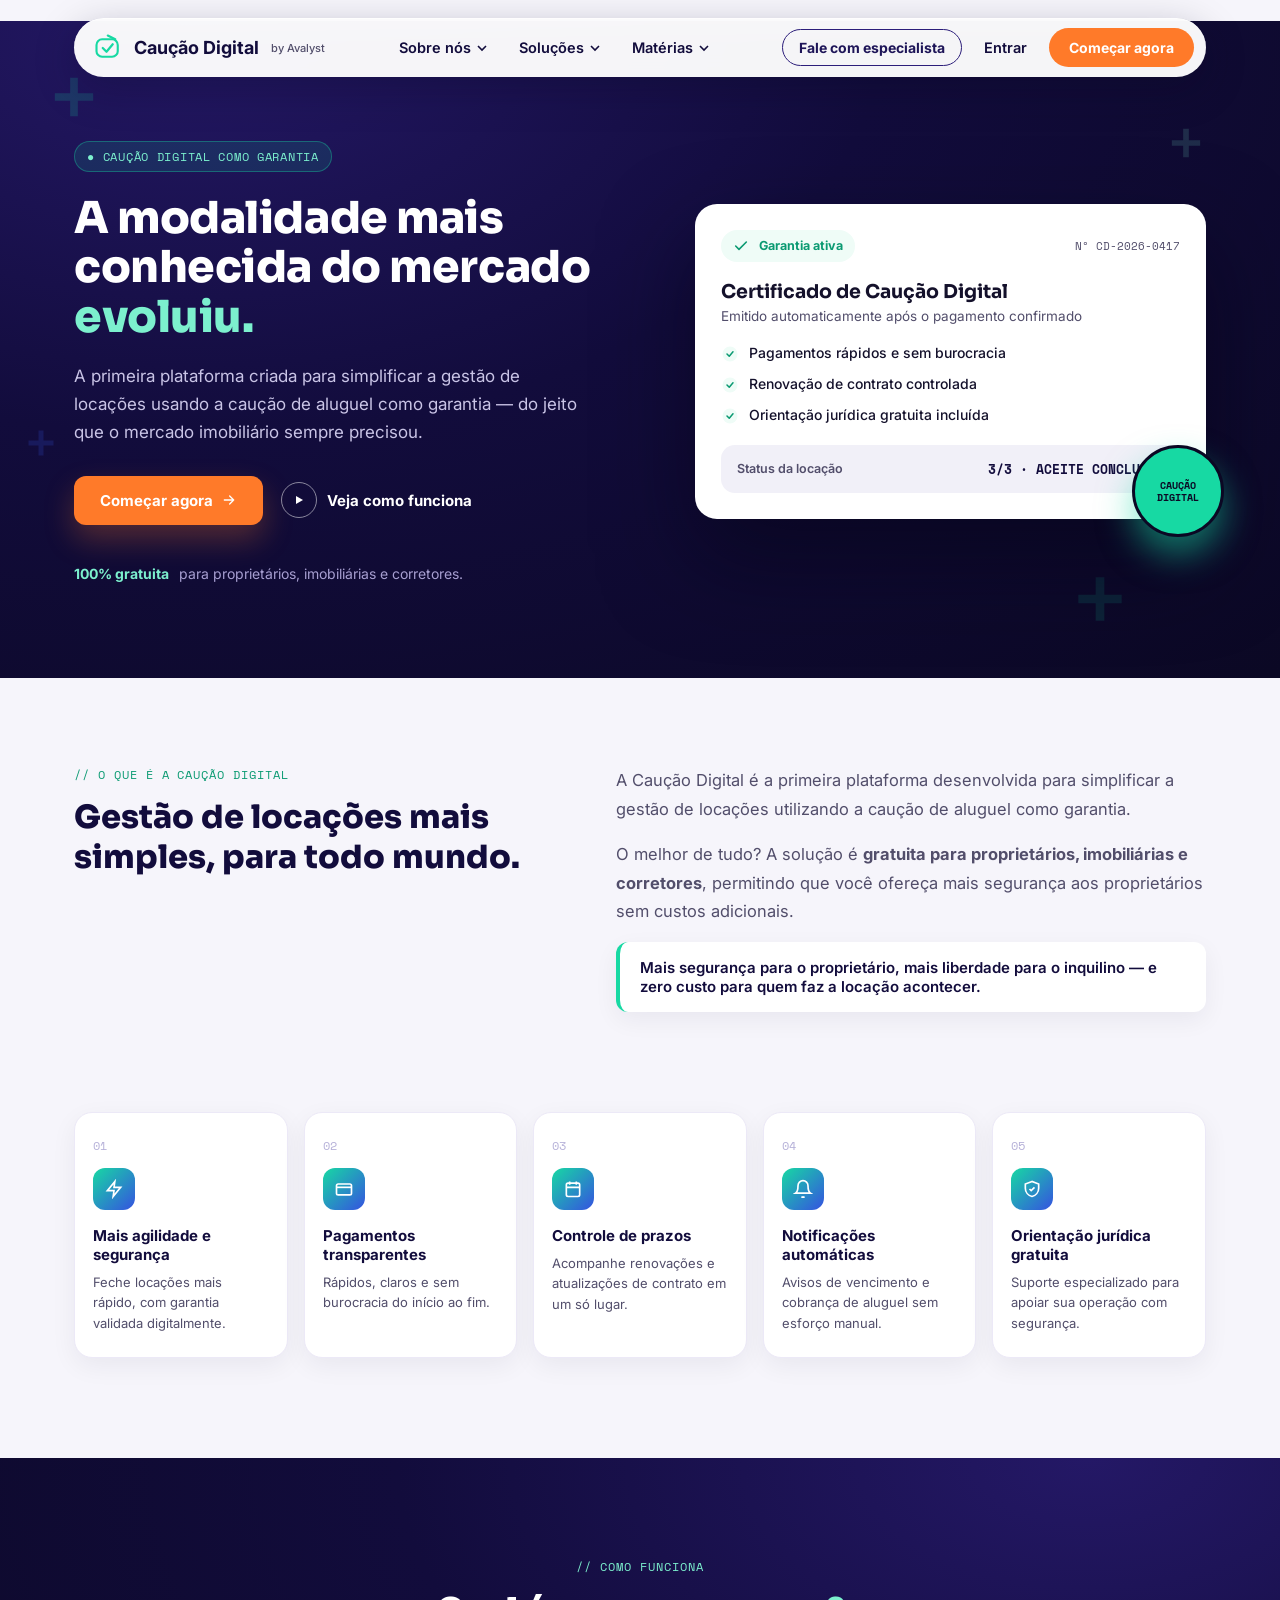
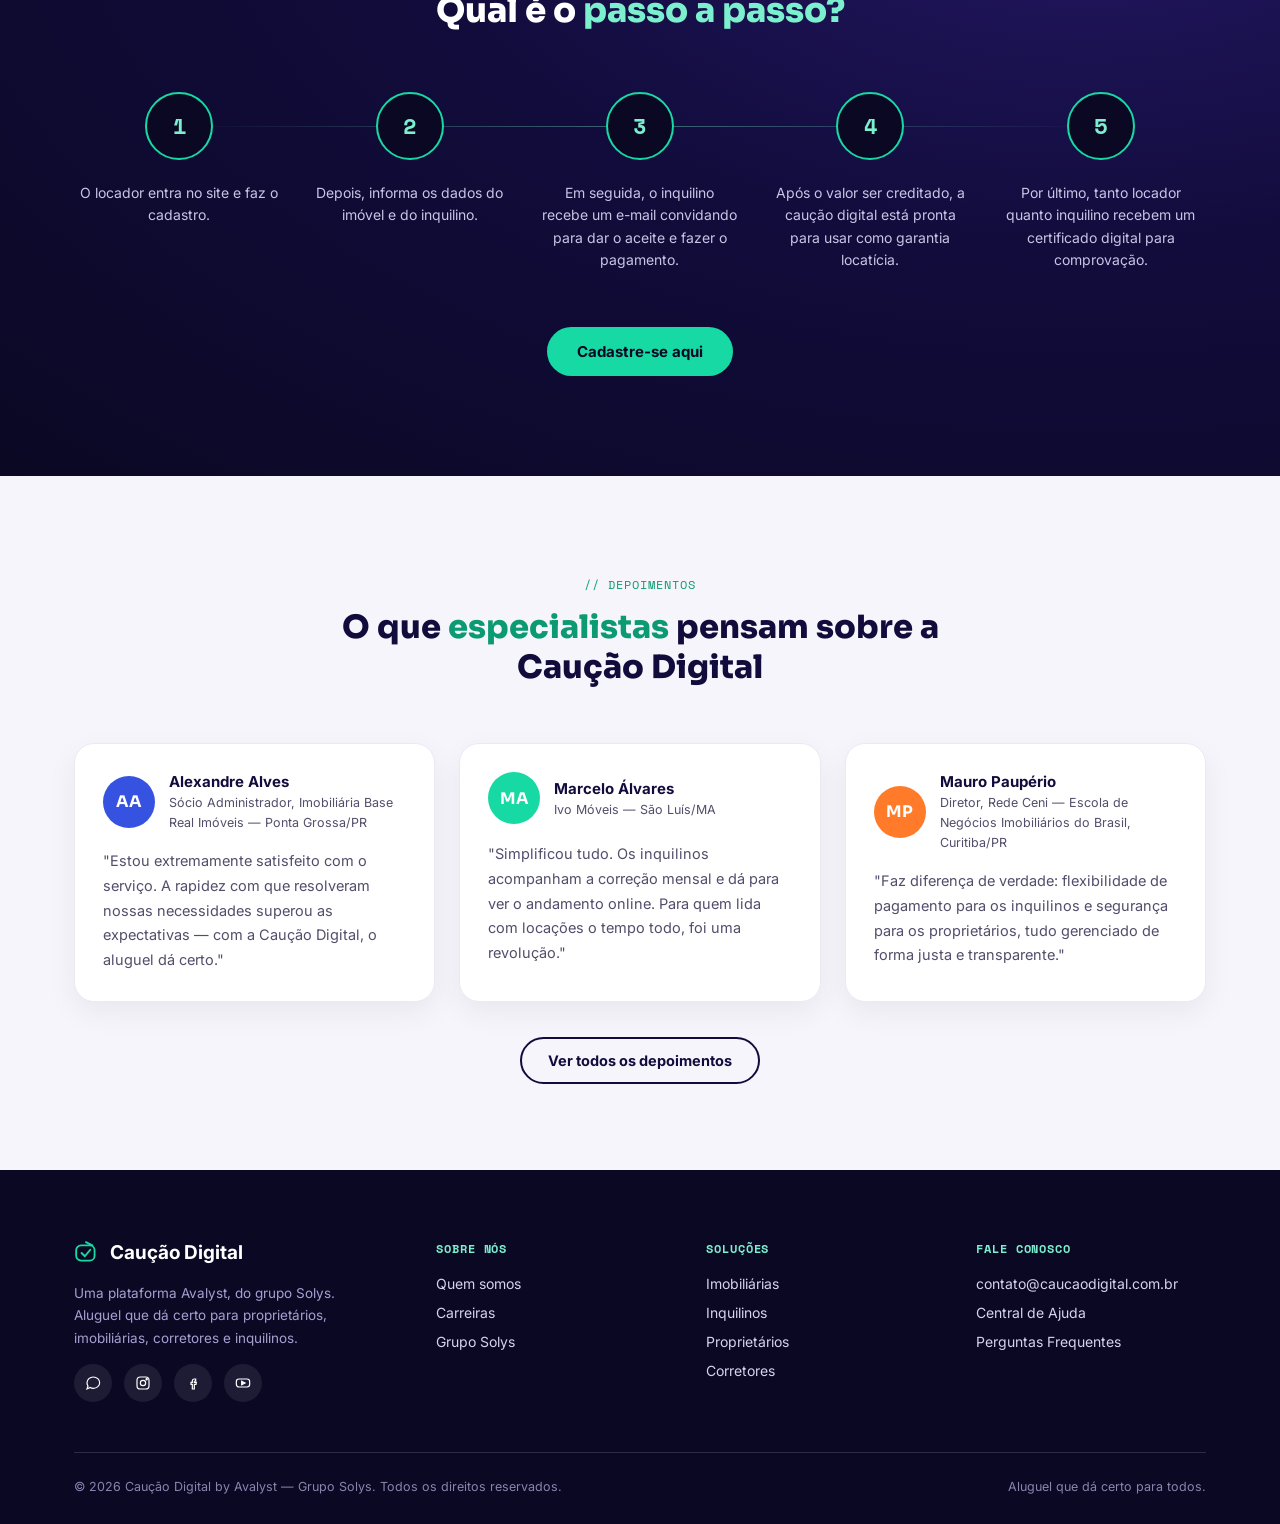
==== index.html @ 44414a40 "Organize static site pages Co-authored-by: Bruna <Brunaalvares@users.noreply.github.com>" ====
<!DOCTYPE html>
<html lang="pt-BR">
<head>
<meta charset="UTF-8">
<meta name="viewport" content="width=device-width, initial-scale=1.0">
<title>Caução Digital by Avalyst — Aluguel que dá certo para todos</title>
<link rel="preconnect" href="https://fonts.googleapis.com">
<link href="https://fonts.googleapis.com/css2?family=Sora:wght@400;600;700;800&family=Inter:wght@400;500;600;700&family=Space+Mono:wght@400;700&display=swap" rel="stylesheet">
<link rel="stylesheet" href="/assets/css/styles.css">
</head>
<body>

<div class="nav-shell">
  <div class="wrap">
    <nav class="nav">
      <a href="/" class="nav-logo">
        <svg width="30" height="30" viewBox="0 0 48 48" fill="none"><rect x="4" y="10" width="34" height="28" rx="9" stroke="#17D9A3" stroke-width="3.4"/><path d="M22 4 L34 10" stroke="#17D9A3" stroke-width="3.4" stroke-linecap="round"/><path d="M14 24 L20 30 L30 18" stroke="#17D9A3" stroke-width="3.6" stroke-linecap="round" stroke-linejoin="round"/></svg>
        Caução Digital <span class="tag">by Avalyst</span>
      </a>

      <div class="nav-links">
        <div class="nav-item" data-drop="about">
          <button>Sobre nós <svg viewBox="0 0 10 6" fill="none"><path d="M1 1L5 5L9 1" stroke="currentColor" stroke-width="1.6"/></svg></button>
          <div class="megadrop about">
            <div class="head">Sobre nós</div>
            <a class="row" href="#">Quem somos</a>
            <a class="row" href="#">Carreiras</a>
            <a class="row" href="#">Grupo Solys</a>
          </div>
        </div>
        <div class="nav-item" data-drop="solutions">
          <button>Soluções <svg viewBox="0 0 10 6" fill="none"><path d="M1 1L5 5L9 1" stroke="currentColor" stroke-width="1.6"/></svg></button>
          <div class="megadrop solutions">
            <div class="head">Soluções</div>
            <span class="eyebrow-mini">CASOS DE USO</span>
            <a class="row" href="/#imobiliarias">Imobiliárias</a>
            <a class="row" href="/inquilinos/">Inquilinos</a>
            <a class="row" href="/#proprietarios">Proprietários</a>
            <a class="row" href="/#corretores">Corretores</a>
          </div>
        </div>
        <div class="nav-item" data-drop="resources">
          <button>Matérias <svg viewBox="0 0 10 6" fill="none"><path d="M1 1L5 5L9 1" stroke="currentColor" stroke-width="1.6"/></svg></button>
          <div class="megadrop resources">
            <div class="head">Matérias</div>
            <a class="row" href="/#ajuda">Central de Ajuda</a>
            <a class="row" href="/#materiais">Materiais ricos</a>
            <a class="row" href="/#cases">Cases de sucesso</a>
            <a class="row" href="/#conteudos">Blog</a>
          </div>
        </div>
      </div>

      <div class="nav-right">
        <a href="mailto:contato@caucaodigital.com.br" class="nav-cta-outline">Fale com especialista</a>
        <a href="/" class="nav-plain">Entrar</a>
        <a href="/inquilinos/" class="nav-cta">Começar agora</a>
        <button class="burger" aria-label="menu">
          <svg viewBox="0 0 24 24" fill="none"><path d="M3 6H21M3 12H21M3 18H21" stroke="#14112B" stroke-width="2" stroke-linecap="round"/></svg>
        </button>
      </div>
    </nav>
  </div>
</div>

<!-- ===== HERO ===== -->
<section class="hero">
  <svg class="cross" style="top:8%; left:4%;" width="46" height="46" viewBox="0 0 24 24"><path d="M10 2H14V10H22V14H14V22H10V14H2V10H10Z" fill="#17D9A3" opacity="0.35"/></svg>
  <svg class="cross" style="top:62%; left:2%;" width="30" height="30" viewBox="0 0 24 24"><path d="M10 2H14V10H22V14H14V22H10V14H2V10H10Z" fill="#3552E0" opacity="0.4"/></svg>
  <svg class="cross" style="top:16%; right:6%;" width="34" height="34" viewBox="0 0 24 24"><path d="M10 2H14V10H22V14H14V22H10V14H2V10H10Z" fill="#7CF0CE" opacity="0.3"/></svg>
  <svg class="cross" style="bottom:8%; right:12%;" width="52" height="52" viewBox="0 0 24 24"><path d="M10 2H14V10H22V14H14V22H10V14H2V10H10Z" fill="#17D9A3" opacity="0.25"/></svg>

  <div class="wrap hero-grid">
    <div>
      <span class="eyebrow">● CAUÇÃO DIGITAL COMO GARANTIA</span>
      <h1>A modalidade mais conhecida do mercado <span class="accent">evoluiu.</span></h1>
      <p class="lead">A primeira plataforma criada para simplificar a gestão de locações usando a caução de aluguel como garantia — do jeito que o mercado imobiliário sempre precisou.</p>
      <div class="hero-ctas">
        <a class="btn-primary" href="/inquilinos/">Começar agora
          <svg width="16" height="16" viewBox="0 0 24 24" fill="none"><path d="M5 12H19M19 12L13 6M19 12L13 18" stroke="#fff" stroke-width="2" stroke-linecap="round"/></svg>
        </a>
        <a href="#materiais" class="btn-ghost"><span class="play"><svg width="12" height="12" viewBox="0 0 24 24" fill="#fff"><path d="M6 4L20 12L6 20V4Z"/></svg></span> Veja como funciona</a>
      </div>
      <div class="free-note"><b>100% gratuita</b> para proprietários, imobiliárias e corretores.</div>
    </div>

    <div class="cert-card">
      <div class="cert-top">
        <div class="cert-badge">
          <svg viewBox="0 0 24 24" fill="none"><path d="M4 12L9 17L20 6" stroke="#0B9A72" stroke-width="2.4" stroke-linecap="round" stroke-linejoin="round"/></svg>
          Garantia ativa
        </div>
        <span class="cert-num">Nº CD-2026-0417</span>
      </div>
      <h3 class="cert-title">Certificado de Caução Digital</h3>
      <p class="cert-sub">Emitido automaticamente após o pagamento confirmado</p>
      <ul class="cert-list">
        <li><svg viewBox="0 0 24 24" fill="none"><circle cx="12" cy="12" r="10" fill="#EFFCF7"/><path d="M8 12L11 15L16 9" stroke="#0B9A72" stroke-width="2" stroke-linecap="round" stroke-linejoin="round"/></svg>Pagamentos rápidos e sem burocracia</li>
        <li><svg viewBox="0 0 24 24" fill="none"><circle cx="12" cy="12" r="10" fill="#EFFCF7"/><path d="M8 12L11 15L16 9" stroke="#0B9A72" stroke-width="2" stroke-linecap="round" stroke-linejoin="round"/></svg>Renovação de contrato controlada</li>
        <li><svg viewBox="0 0 24 24" fill="none"><circle cx="12" cy="12" r="10" fill="#EFFCF7"/><path d="M8 12L11 15L16 9" stroke="#0B9A72" stroke-width="2" stroke-linecap="round" stroke-linejoin="round"/></svg>Orientação jurídica gratuita incluída</li>
      </ul>
      <div class="cert-progress">
        <span class="lbl">Status da locação</span>
        <span class="val">3/3 · ACEITE CONCLUÍDO</span>
      </div>
      <div class="seal">
        <span>CAUÇÃO<br>DIGITAL</span>
      </div>
    </div>
  </div>
</section>

<!-- ===== INTRO ===== -->
<section class="intro" id="ajuda">
  <div class="wrap intro-grid">
    <div>
      <span class="section-eyebrow">// O QUE É A CAUÇÃO DIGITAL</span>
      <h2>Gestão de locações mais simples, para todo mundo.</h2>
    </div>
    <div>
      <p>A Caução Digital é a primeira plataforma desenvolvida para simplificar a gestão de locações utilizando a caução de aluguel como garantia.</p>
      <p>O melhor de tudo? A solução é <strong>gratuita para proprietários, imobiliárias e corretores</strong>, permitindo que você ofereça mais segurança aos proprietários sem custos adicionais.</p>
      <div class="intro-highlight">Mais segurança para o proprietário, mais liberdade para o inquilino — e zero custo para quem faz a locação acontecer.</div>
    </div>
  </div>
</section>

<!-- ===== FEATURES ===== -->
<section class="features" id="imobiliarias">
  <div class="wrap">
    <div class="feat-grid">
      <div class="feat-card">
        <div class="num">01</div>
        <div class="feat-icon"><svg viewBox="0 0 24 24" fill="none" stroke-width="2"><path d="M13 3L4 14H12L11 21L20 10H12L13 3Z"/></svg></div>
        <h3>Mais agilidade e segurança</h3>
        <p>Feche locações mais rápido, com garantia validada digitalmente.</p>
      </div>
      <div class="feat-card">
        <div class="num">02</div>
        <div class="feat-icon"><svg viewBox="0 0 24 24" fill="none" stroke-width="2"><rect x="3" y="6" width="18" height="13" rx="2"/><path d="M3 10H21"/></svg></div>
        <h3>Pagamentos transparentes</h3>
        <p>Rápidos, claros e sem burocracia do início ao fim.</p>
      </div>
      <div class="feat-card">
        <div class="num">03</div>
        <div class="feat-icon"><svg viewBox="0 0 24 24" fill="none" stroke-width="2"><rect x="4" y="5" width="16" height="16" rx="2"/><path d="M4 10H20M8 3V7M16 3V7"/></svg></div>
        <h3>Controle de prazos</h3>
        <p>Acompanhe renovações e atualizações de contrato em um só lugar.</p>
      </div>
      <div class="feat-card">
        <div class="num">04</div>
        <div class="feat-icon"><svg viewBox="0 0 24 24" fill="none" stroke-width="2"><path d="M18 8A6 6 0 0 0 6 8C6 15 3 17 3 17H21C21 17 18 15 18 8Z"/><path d="M13.7 21A2 2 0 0 1 10.3 21"/></svg></div>
        <h3>Notificações automáticas</h3>
        <p>Avisos de vencimento e cobrança de aluguel sem esforço manual.</p>
      </div>
      <div class="feat-card">
        <div class="num">05</div>
        <div class="feat-icon"><svg viewBox="0 0 24 24" fill="none" stroke-width="2"><path d="M12 3L4 6V11C4 16 7.5 20 12 21C16.5 20 20 16 20 11V6L12 3Z"/><path d="M9 12L11 14L15 10"/></svg></div>
        <h3>Orientação jurídica gratuita</h3>
        <p>Suporte especializado para apoiar sua operação com segurança.</p>
      </div>
    </div>
  </div>
</section>


<!-- ===== STEPS ===== -->
<section class="steps" id="materiais">
  <div class="wrap">
    <div class="steps-head">
      <span class="section-eyebrow">// COMO FUNCIONA</span>
      <h2>Qual é o <span class="accent">passo a passo?</span></h2>
    </div>
    <div class="steps-row">
      <div class="step">
        <div class="circle">1</div>
        <p>O locador entra no site e faz o cadastro.</p>
      </div>
      <div class="step">
        <div class="circle">2</div>
        <p>Depois, informa os dados do imóvel e do inquilino.</p>
      </div>
      <div class="step">
        <div class="circle">3</div>
        <p>Em seguida, o inquilino recebe um e-mail convidando para dar o aceite e fazer o pagamento.</p>
      </div>
      <div class="step">
        <div class="circle">4</div>
        <p>Após o valor ser creditado, a caução digital está pronta para usar como garantia locatícia.</p>
      </div>
      <div class="step">
        <div class="circle">5</div>
        <p>Por último, tanto locador quanto inquilino recebem um certificado digital para comprovação.</p>
      </div>
    </div>
    <div class="steps-cta">
      <a class="btn-teal" href="/inquilinos/">Cadastre-se aqui</a>
    </div>
  </div>
</section>

<!-- ===== TESTIMONIALS ===== -->
<section class="testi" id="cases">
  <div class="wrap">
    <div class="testi-head">
      <span class="section-eyebrow" style="text-align:center; color:#0B9A72;">// DEPOIMENTOS</span>
      <h2>O que <span class="accent">especialistas</span> pensam sobre a Caução Digital</h2>
    </div>
    <div class="testi-grid">
      <div class="testi-card">
        <div class="testi-person">
          <div class="avatar" style="background:#3552E0;">AA</div>
          <div>
            <h4>Alexandre Alves</h4>
            <span>Sócio Administrador, Imobiliária Base Real Imóveis — Ponta Grossa/PR</span>
          </div>
        </div>
        <p>"Estou extremamente satisfeito com o serviço. A rapidez com que resolveram nossas necessidades superou as expectativas — com a Caução Digital, o aluguel dá certo."</p>
      </div>
      <div class="testi-card">
        <div class="testi-person">
          <div class="avatar" style="background:#17D9A3;">MA</div>
          <div>
            <h4>Marcelo Álvares</h4>
            <span>Ivo Móveis — São Luís/MA</span>
          </div>
        </div>
        <p>"Simplificou tudo. Os inquilinos acompanham a correção mensal e dá para ver o andamento online. Para quem lida com locações o tempo todo, foi uma revolução."</p>
      </div>
      <div class="testi-card">
        <div class="testi-person">
          <div class="avatar" style="background:#FF7A29;">MP</div>
          <div>
            <h4>Mauro Paupério</h4>
            <span>Diretor, Rede Ceni — Escola de Negócios Imobiliários do Brasil, Curitiba/PR</span>
          </div>
        </div>
        <p>"Faz diferença de verdade: flexibilidade de pagamento para os inquilinos e segurança para os proprietários, tudo gerenciado de forma justa e transparente."</p>
      </div>
    </div>
    <div class="testi-more" id="conteudos">
      <a class="btn-outline-dark" href="/#conteudos">Ver todos os depoimentos</a>
    </div>
  </div>
</section>

<!-- ===== FOOTER ===== -->
<footer>
  <div class="wrap">
    <div class="foot-top">
      <div>
        <div class="foot-logo">
          <svg width="26" height="26" viewBox="0 0 48 48" fill="none"><rect x="4" y="10" width="34" height="28" rx="9" stroke="#17D9A3" stroke-width="3.4"/><path d="M22 4 L34 10" stroke="#17D9A3" stroke-width="3.4" stroke-linecap="round"/><path d="M14 24 L20 30 L30 18" stroke="#17D9A3" stroke-width="3.6" stroke-linecap="round" stroke-linejoin="round"/></svg>
          Caução Digital
        </div>
        <p class="foot-desc">Uma plataforma Avalyst, do grupo Solys. Aluguel que dá certo para proprietários, imobiliárias, corretores e inquilinos.</p>
        <div class="foot-social">
          <a href="#" aria-label="WhatsApp"><svg viewBox="0 0 24 24" fill="none" stroke-width="1.8"><path d="M3 21L4.5 16.5C3.5 15 3 13.2 3 11.5C3 6.8 7.3 3 12.5 3S22 6.8 22 11.5 17.7 20 12.5 20C10.8 20 9.2 19.6 7.8 18.8L3 21Z"/></svg></a>
          <a href="#" aria-label="Instagram"><svg viewBox="0 0 24 24" fill="none" stroke-width="1.8"><rect x="3" y="3" width="18" height="18" rx="5"/><circle cx="12" cy="12" r="4"/><circle cx="17.5" cy="6.5" r="1"/></svg></a>
          <a href="#" aria-label="Facebook"><svg viewBox="0 0 24 24" fill="none" stroke-width="1.8"><path d="M14 9H16V6H14C12.3 6 11 7.3 11 9V11H9V14H11V21H14V14H16.5L17 11H14V9.5C14 9.2 14.2 9 14 9Z"/></svg></a>
          <a href="#" aria-label="YouTube"><svg viewBox="0 0 24 24" fill="none" stroke-width="1.8"><rect x="2" y="6" width="20" height="12" rx="4"/><path d="M10 9.5L15 12L10 14.5V9.5Z" fill="#fff"/></svg></a>
        </div>
      </div>
      <div class="foot-col">
        <h5>Sobre nós</h5>
        <a href="#">Quem somos</a>
        <a href="#">Carreiras</a>
        <a href="#">Grupo Solys</a>
      </div>
      <div class="foot-col">
        <h5>Soluções</h5>
        <a href="/#imobiliarias">Imobiliárias</a>
        <a href="/inquilinos/">Inquilinos</a>
        <a href="/#proprietarios">Proprietários</a>
        <a href="/#corretores">Corretores</a>
      </div>
      <div class="foot-col">
        <h5>Fale conosco</h5>
        <a href="mailto:contato@caucaodigital.com.br">contato@caucaodigital.com.br</a>
        <a href="/#ajuda">Central de Ajuda</a>
        <a href="/#ajuda">Perguntas Frequentes</a>
      </div>
    </div>
    <div class="foot-bottom">
      <span>© 2026 Caução Digital by Avalyst — Grupo Solys. Todos os direitos reservados.</span>
      <span>Aluguel que dá certo para todos.</span>
    </div>
  </div>
</footer>

<script src="/assets/js/main.js"></script>

</body>
</html>
---- assets/css/styles.css ----
:root{
    --navy-950:#0B0824;
    --navy-900:#120C3C;
    --navy-800:#1E1558;
    --navy-700:#2C1E7A;
    --teal-500:#17D9A3;
    --teal-300:#7CF0CE;
    --orange-500:#FF7A29;
    --orange-600:#E4611A;
    --cream:#F6F5FB;
    --ink-900:#14112B;
    --ink-600:#524E6B;
    --white:#FFFFFF;
    --line: rgba(255,255,255,0.14);
  }
  *{box-sizing:border-box;}
  html{scroll-behavior:smooth;}
  body{
    margin:0;
    font-family:'Inter',sans-serif;
    color:var(--ink-900);
    background:var(--cream);
    -webkit-font-smoothing:antialiased;
  }
  h1,h2,h3,.display{font-family:'Sora',sans-serif;}
  .mono{font-family:'Space Mono',monospace;}
  a{text-decoration:none;color:inherit;}
  ul{list-style:none;margin:0;padding:0;}
  img,svg{display:block;}
  .wrap{max-width:1180px;margin:0 auto;padding:0 24px;}

  /* ===== NAV ===== */
  .nav-shell{
    position:sticky; top:0; z-index:100;
    padding:18px 24px 0;
    background:linear-gradient(180deg, rgba(11,8,36,0.0) 0%, rgba(11,8,36,0.0) 100%);
    pointer-events:none;
  }
  .nav-shell .wrap{pointer-events:auto;}
  .nav{
    display:flex; align-items:center; justify-content:space-between;
    background:rgba(255,255,255,0.96);
    border-radius:999px;
    padding:10px 12px 10px 20px;
    box-shadow:0 12px 40px rgba(11,8,36,0.28), 0 1px 0 rgba(255,255,255,0.6) inset;
    backdrop-filter: blur(10px);
  }
  .nav-logo{display:flex; align-items:center; gap:10px; font-weight:700; font-size:18px; color:var(--navy-900);}
  .nav-logo .tag{font-size:11px; color:var(--ink-600); font-weight:500; margin-left:2px;}
  .nav-links{display:flex; align-items:center; gap:4px;}
  .nav-item{position:relative;}
  .nav-item > button{
    display:flex; align-items:center; gap:6px;
    background:none; border:none; cursor:pointer;
    font-family:'Inter',sans-serif; font-size:14.5px; font-weight:600;
    color:var(--navy-900); padding:10px 14px; border-radius:999px;
  }
  .nav-item > button:hover, .nav-item.open > button{background:#EFEDFB;}
  .nav-item > button svg{width:10px; height:10px; transition:transform .2s;}
  .nav-item.open > button svg{transform:rotate(180deg);}
  .nav-plain{font-size:14.5px; font-weight:600; color:var(--navy-900); padding:10px 14px;}
  .nav-cta-outline{
    border:1.5px solid var(--navy-700); color:var(--navy-800);
    padding:9px 16px; border-radius:999px; font-weight:700; font-size:14px;
  }
  .nav-cta{
    background:var(--orange-500); color:#fff; font-weight:700; font-size:14px;
    padding:11px 20px; border-radius:999px; border:none; cursor:pointer;
  }
  .nav-cta:hover{background:var(--orange-600);}
  .nav-right{display:flex; align-items:center; gap:8px;}

  .megadrop{
    position:absolute; top:calc(100% + 12px); left:0;
    width:320px; background:#fff; border-radius:18px;
    box-shadow:0 24px 60px rgba(11,8,36,0.22);
    padding:16px; opacity:0; visibility:hidden; transform:translateY(6px);
    transition:.18s ease;
  }
  .nav-item.open .megadrop{opacity:1; visibility:visible; transform:translateY(0);}
  .megadrop .head{
    font-family:'Sora',sans-serif; font-weight:700; color:#fff; font-size:14px;
    padding:12px 14px; border-radius:12px; margin-bottom:10px;
  }
  .megadrop.about .head{background:var(--navy-900);}
  .megadrop.solutions .head{background:#3552E0;}
  .megadrop.resources .head{background:var(--teal-500); color:var(--navy-950);}
  .megadrop a.row{
    display:block; padding:10px 12px; border-radius:10px; font-size:14px; font-weight:600;
    color:var(--navy-900); background:#F5F4FB; margin-bottom:6px;
  }
  .megadrop a.row:hover{background:#EAE7FA;}
  .eyebrow-mini{font-size:10.5px; font-weight:700; letter-spacing:.08em; color:var(--ink-600); padding:0 12px 6px;}

  /* ===== HERO ===== */
  .hero{
    position:relative; overflow:hidden;
    background:radial-gradient(120% 140% at 15% 0%, #241866 0%, var(--navy-900) 45%, var(--navy-950) 100%);
    padding:64px 0 96px; margin-top:-56px; padding-top:120px;
    color:#fff;
  }
  .cross{position:absolute; opacity:.5; filter:blur(0.3px);}
  .hero-grid{
    display:grid; grid-template-columns:1.05fr 0.95fr; gap:56px; align-items:center;
    position:relative; z-index:2;
  }
  .eyebrow{
    display:inline-flex; align-items:center; gap:8px;
    font-family:'Space Mono',monospace; font-size:12px; letter-spacing:.06em;
    color:var(--teal-300); background:rgba(23,217,163,0.12);
    border:1px solid rgba(23,217,163,0.35); padding:6px 12px; border-radius:999px; margin-bottom:22px;
  }
  .hero h1{
    font-size:44px; line-height:1.12; font-weight:800; margin:0 0 20px; letter-spacing:-0.01em;
  }
  .hero h1 .accent{color:var(--teal-300);}
  .hero p.lead{font-size:17px; line-height:1.65; color:#C9C4E6; max-width:520px; margin:0 0 30px;}
  .hero-ctas{display:flex; align-items:center; gap:18px; margin-bottom:40px;}
  .btn-primary{
    background:var(--orange-500); color:#fff; font-weight:700; font-size:15px;
    padding:15px 26px; border-radius:12px; border:none; cursor:pointer; display:inline-flex; align-items:center; gap:8px;
    box-shadow:0 14px 30px rgba(255,122,41,0.28);
  }
  .btn-primary:hover{background:var(--orange-600);}
  .btn-ghost{
    display:inline-flex; align-items:center; gap:10px; color:#fff; font-weight:700; font-size:15px;
  }
  .btn-ghost .play{
    width:36px; height:36px; border-radius:50%; border:1.5px solid rgba(255,255,255,0.5);
    display:flex; align-items:center; justify-content:center;
  }
  .free-note{display:flex; align-items:center; gap:10px; color:#A79FD1; font-size:14px;}
  .free-note b{color:var(--teal-300);}

  /* certificate mock card */
  .cert-card{
    position:relative; background:#fff; border-radius:22px; padding:26px;
    box-shadow:0 40px 90px rgba(6,4,24,0.55);
    color:var(--ink-900);
  }
  .cert-top{display:flex; align-items:center; justify-content:space-between; margin-bottom:18px;}
  .cert-badge{
    display:flex; align-items:center; gap:10px; background:#EFFCF7; color:#0B9A72;
    padding:8px 12px; border-radius:999px; font-weight:700; font-size:12.5px;
  }
  .cert-badge svg{width:16px; height:16px;}
  .cert-num{font-family:'Space Mono',monospace; font-size:11px; color:var(--ink-600);}
  .cert-title{font-family:'Sora',sans-serif; font-weight:700; font-size:19px; margin:0 0 4px;}
  .cert-sub{font-size:13.5px; color:var(--ink-600); margin:0 0 20px;}
  .cert-list{display:flex; flex-direction:column; gap:12px; margin-bottom:20px;}
  .cert-list li{display:flex; align-items:flex-start; gap:10px; font-size:14px; font-weight:500; list-style:none;}
  .cert-list li svg{flex:none; width:18px; height:18px; margin-top:1px;}
  .cert-progress{background:#F1F0F8; border-radius:14px; padding:14px 16px; display:flex; align-items:center; justify-content:space-between;}
  .cert-progress .lbl{font-size:12.5px; color:var(--ink-600); font-weight:600;}
  .cert-progress .val{font-family:'Space Mono',monospace; font-weight:700; color:var(--navy-900); font-size:13px;}
  .seal{
    position:absolute; right:-18px; bottom:-18px; width:92px; height:92px;
    background:var(--teal-500); border-radius:50%; display:flex; align-items:center; justify-content:center;
    box-shadow:0 18px 34px rgba(23,217,163,0.5); border:3px solid var(--navy-950);
    animation:spin 18s linear infinite;
  }
  .seal span{font-family:'Space Mono',monospace; font-weight:700; font-size:9.5px; color:var(--navy-950); text-align:center; line-height:1.3;}
  @keyframes spin{ from{ transform:rotate(0deg);} to{transform:rotate(360deg);} }
  .seal-check{position:absolute; right:2px; bottom:2px; width:88px; height:88px; display:flex; align-items:center; justify-content:center; animation:none;}

  /* ===== INTRO / COPY BLOCK ===== */
  .intro{padding:88px 0 40px;}
  .intro-grid{display:grid; grid-template-columns:0.9fr 1.1fr; gap:60px; align-items:start;}
  .section-eyebrow{
    font-family:'Space Mono',monospace; font-size:12px; letter-spacing:.08em; color:#0B9A72;
    text-transform:uppercase; margin-bottom:14px; display:block;
  }
  .intro h2{font-size:32px; line-height:1.25; margin:0; color:var(--navy-900); font-weight:800;}
  .intro p{font-size:16.5px; line-height:1.75; color:var(--ink-600); margin:0 0 16px;}
  .intro-highlight{
    background:#fff; border-left:4px solid var(--teal-500); border-radius:12px;
    padding:16px 20px; font-weight:600; color:var(--navy-900); font-size:15px;
    box-shadow:0 8px 24px rgba(20,17,43,0.06);
  }

  /* ===== FEATURES ===== */
  .features{padding:20px 0 100px;}
  .feat-grid{display:grid; grid-template-columns:repeat(5,1fr); gap:16px; margin-top:40px;}
  .feat-card{
    background:#fff; border-radius:18px; padding:24px 18px; box-shadow:0 8px 26px rgba(20,17,43,0.06);
    border:1px solid #ECE9F7;
  }
  .feat-card .num{font-family:'Space Mono',monospace; font-size:12px; color:#B7B2D9; margin-bottom:14px;}
  .feat-icon{
    width:42px; height:42px; border-radius:12px; background:linear-gradient(135deg,#17D9A3,#3552E0);
    display:flex; align-items:center; justify-content:center; margin-bottom:16px;
  }
  .feat-icon svg{width:20px; height:20px; stroke:#fff;}
  .feat-card h3{font-size:15px; font-weight:700; margin:0 0 8px; color:var(--navy-900); font-family:'Inter',sans-serif;}
  .feat-card p{font-size:13px; color:var(--ink-600); line-height:1.55; margin:0;}

  /* ===== TENANT PAGE ===== */
  .tenant-page{
    padding:96px 0 104px;
    background:
      radial-gradient(circle at 8% 18%, rgba(23,217,163,0.18), transparent 26%),
      radial-gradient(circle at 92% 14%, rgba(53,82,224,0.12), transparent 28%),
      #fff;
  }
  .tenant-hero{
    display:grid; grid-template-columns:0.9fr 1.1fr; gap:42px; align-items:start;
  }
  .tenant-copy h2{
    font-size:36px; line-height:1.18; color:var(--navy-900); margin:0 0 18px; font-weight:800;
  }
  .tenant-copy h2 .accent{color:#0B9A72;}
  .tenant-copy p{font-size:16px; line-height:1.75; color:var(--ink-600); margin:0 0 22px;}
  .tenant-benefits{display:grid; gap:14px; margin-top:28px;}
  .tenant-benefit{
    display:flex; gap:12px; align-items:flex-start; background:#F7F6FC; border:1px solid #ECE9F7;
    border-radius:16px; padding:16px; box-shadow:0 8px 22px rgba(20,17,43,0.04);
  }
  .tenant-benefit svg{width:22px; height:22px; flex:none; margin-top:1px;}
  .tenant-benefit strong{display:block; color:var(--navy-900); font-size:14.5px; margin-bottom:4px;}
  .tenant-benefit span{display:block; color:var(--ink-600); font-size:13.5px; line-height:1.55;}
  .tenant-card{
    background:#fff; border:1px solid #ECE9F7; border-radius:28px; padding:28px;
    box-shadow:0 30px 70px rgba(20,17,43,0.14);
  }
  .tenant-steps{display:flex; align-items:center; justify-content:center; gap:12px; margin-bottom:26px;}
  .tenant-step{display:flex; flex-direction:column; align-items:center; gap:6px; color:#9B95BC; font-size:12px; font-weight:600;}
  .tenant-step .dot{
    width:38px; height:38px; border-radius:50%; border:1.5px dashed #C8C3E2; display:flex; align-items:center; justify-content:center;
    font-family:'Space Mono',monospace; font-size:16px; color:#8C86AF; background:#fff;
  }
  .tenant-step.active{color:var(--navy-900);}
  .tenant-step.active .dot{border:0; background:#6547D4; color:#fff; box-shadow:0 10px 20px rgba(101,71,212,0.24);}
  .tenant-line{width:72px; height:1px; border-top:1px dashed #C8C3E2; margin-bottom:22px;}
  .tenant-panel{background:#F8F7FC; border-radius:22px; padding:24px;}
  .tenant-panel h3{font-size:22px; color:var(--navy-900); margin:0 0 10px;}
  .tenant-panel p{font-size:14.5px; color:var(--ink-600); line-height:1.65; margin:0 0 20px;}
  .tenant-actions{display:flex; flex-wrap:wrap; gap:12px; align-items:center;}
  .tenant-form{display:none; margin-top:22px;}
  .tenant-card.form-ready .tenant-form{display:block;}
  .tenant-card.form-ready .tenant-start{display:none;}
  .tenant-form-grid{display:grid; grid-template-columns:1fr 1fr; gap:14px;}
  .tenant-field label{display:block; font-size:12px; font-weight:700; color:var(--navy-900); margin:0 0 7px;}
  .tenant-field input{
    width:100%; border:1px solid #DCD8EE; background:#fff; border-radius:13px; padding:13px 14px;
    font-family:'Inter',sans-serif; font-size:14px; color:var(--ink-900); outline:none;
  }
  .tenant-field input:focus{border-color:#6547D4; box-shadow:0 0 0 3px rgba(101,71,212,0.12);}
  .tenant-submit{margin-top:18px;}
  .tenant-success{
    display:none; margin-top:22px; padding:20px; border-radius:18px; background:#EFFCF7; border:1px solid rgba(23,217,163,0.35);
  }
  .tenant-card.sent .tenant-success{display:block;}
  .tenant-card.sent .tenant-form{display:none;}
  .tenant-success strong{display:block; color:#0B9A72; margin-bottom:8px;}
  .tenant-share{display:flex; gap:10px; margin-top:14px;}
  .tenant-share input{flex:1; min-width:0; border:1px solid #DCD8EE; border-radius:12px; padding:12px; color:var(--ink-600);}
  .btn-purple{
    background:#6547D4; color:#fff; font-weight:700; font-size:14.5px; padding:13px 22px;
    border-radius:999px; border:none; cursor:pointer; display:inline-flex; align-items:center; gap:8px;
  }
  .btn-purple:hover{background:#5238B6;}
  .btn-buskasa{
    background:var(--navy-900); color:#fff; font-weight:700; font-size:14.5px; padding:13px 22px;
    border-radius:999px; display:inline-flex; align-items:center; gap:8px;
  }
  .tenant-content{margin-top:38px; border-top:1px solid #ECE9F7; padding-top:26px;}
  .tenant-content h3{font-size:20px; color:var(--navy-900); margin:0 0 18px;}
  .tenant-blog-grid{display:grid; grid-template-columns:repeat(3,1fr); gap:16px;}
  .tenant-blog-card{
    display:block; border:1px solid #ECE9F7; border-radius:18px; padding:18px; background:#fff;
    box-shadow:0 8px 22px rgba(20,17,43,0.05);
  }
  .tenant-blog-card span{font-family:'Space Mono',monospace; font-size:11px; color:#0B9A72; text-transform:uppercase;}
  .tenant-blog-card strong{display:block; color:var(--navy-900); margin-top:8px; line-height:1.45;}

  /* ===== STEPS ===== */
  .steps{
    background:radial-gradient(120% 140% at 85% 0%, #241866 0%, var(--navy-900) 45%, var(--navy-950) 100%);
    color:#fff; padding:100px 0;
  }
  .steps-head{text-align:center; max-width:640px; margin:0 auto 60px;}
  .steps-head .section-eyebrow{color:var(--teal-300); text-align:center;}
  .steps-head h2{font-size:34px; font-weight:800; margin:0;}
  .steps-head h2 .accent{color:var(--teal-300);}
  .steps-row{display:grid; grid-template-columns:repeat(5,1fr); gap:20px; position:relative;}
  .steps-row::before{
    content:''; position:absolute; top:34px; left:10%; right:10%; height:1px;
    background:linear-gradient(90deg, transparent, rgba(124,240,206,0.4), transparent);
  }
  .step{text-align:center; position:relative;}
  .step .circle{
    width:68px; height:68px; border-radius:50%; border:2px solid var(--teal-500);
    display:flex; align-items:center; justify-content:center; margin:0 auto 22px; background:var(--navy-950);
    font-family:'Space Mono',monospace; font-size:22px; font-weight:700; color:var(--teal-300);
    position:relative; z-index:2;
  }
  .step p{font-size:14px; line-height:1.6; color:#C9C4E6; margin:0; padding:0 6px;}
  .steps-cta{text-align:center; margin-top:56px;}
  .btn-teal{
    background:var(--teal-500); color:var(--navy-950); font-weight:700; font-size:15px;
    padding:15px 30px; border-radius:999px; border:none; cursor:pointer; display:inline-flex; align-items:center; justify-content:center;
  }
  .btn-teal:hover{background:var(--teal-300);}

  /* ===== TESTIMONIALS ===== */
  .testi{padding:100px 0; background:var(--cream);}
  .testi-head{text-align:center; max-width:600px; margin:0 auto 56px;}
  .testi-head h2{font-size:32px; font-weight:800; color:var(--navy-900); margin:0;}
  .testi-head .accent{color:#0B9A72;}
  .testi-grid{display:grid; grid-template-columns:repeat(3,1fr); gap:24px;}
  .testi-card{background:#fff; border-radius:20px; padding:28px; box-shadow:0 10px 30px rgba(20,17,43,0.06); border:1px solid #ECE9F7;}
  .testi-person{display:flex; align-items:center; gap:14px; margin-bottom:18px;}
  .avatar{
    width:52px; height:52px; border-radius:50%; display:flex; align-items:center; justify-content:center;
    font-family:'Sora',sans-serif; font-weight:700; color:#fff; font-size:16px; flex:none;
  }
  .testi-person h4{margin:0; font-size:15px; color:var(--navy-900); font-family:'Inter',sans-serif;}
  .testi-person span{font-size:12.5px; color:var(--ink-600);}
  .testi-card p{font-size:14.5px; line-height:1.7; color:var(--ink-600); margin:0;}
  .testi-more{text-align:center; margin-top:48px;}
  .btn-outline-dark{
    border:2px solid var(--navy-900); color:var(--navy-900); font-weight:700; font-size:14.5px;
    padding:13px 26px; border-radius:999px; background:none; cursor:pointer;
  }
  .btn-outline-dark:hover{background:var(--navy-900); color:#fff;}

  /* ===== FOOTER ===== */
  footer{background:var(--navy-950); color:#fff; padding:70px 0 30px;}
  .foot-top{display:grid; grid-template-columns:1.4fr 1fr 1fr 1fr; gap:40px; padding-bottom:50px; border-bottom:1px solid var(--line);}
  .foot-logo{display:flex; align-items:center; gap:10px; font-weight:700; font-size:19px; margin-bottom:16px;}
  .foot-desc{font-size:13.5px; color:#A79FD1; line-height:1.7; max-width:280px;}
  .foot-col h5{font-family:'Space Mono',monospace; font-size:11.5px; letter-spacing:.08em; text-transform:uppercase; color:var(--teal-300); margin:0 0 18px;}
  .foot-col a{display:block; font-size:14px; color:#D7D3EC; margin-bottom:12px;}
  .foot-col a:hover{color:var(--teal-300);}
  .foot-social{display:flex; gap:12px; margin-top:8px;}
  .foot-social a{width:38px; height:38px; border-radius:50%; background:rgba(255,255,255,0.08); display:flex; align-items:center; justify-content:center;}
  .foot-social a:hover{background:var(--teal-500);}
  .foot-social svg{width:16px; height:16px; stroke:#fff;}
  .foot-bottom{display:flex; align-items:center; justify-content:space-between; padding-top:26px; font-size:12.5px; color:#8A84AC;}

  /* mobile nav toggle */
  .burger{display:none; background:none; border:none; cursor:pointer; padding:8px;}
  .burger svg{width:22px; height:22px;}

  @media (max-width: 980px){
    .hero-grid{grid-template-columns:1fr;}
    .intro-grid{grid-template-columns:1fr;}
    .feat-grid{grid-template-columns:repeat(2,1fr);}
    .tenant-hero{grid-template-columns:1fr;}
    .tenant-blog-grid{grid-template-columns:1fr;}
    .steps-row{grid-template-columns:1fr 1fr; row-gap:36px;}
    .steps-row::before{display:none;}
    .testi-grid{grid-template-columns:1fr;}
    .foot-top{grid-template-columns:1fr 1fr; row-gap:32px;}
    .nav-links{display:none;}
    .nav-right .nav-plain{display:none;}
    .nav-right .nav-cta-outline{display:none;}
    .burger{display:flex;}
    .hero h1{font-size:32px;}
  }
  @media (max-width: 640px){
    .tenant-page{padding:72px 0;}
    .tenant-copy h2{font-size:29px;}
    .tenant-card{padding:20px;}
    .tenant-form-grid{grid-template-columns:1fr;}
    .tenant-line{width:34px;}
    .tenant-share{flex-direction:column;}
    .tenant-share input,.tenant-share button{width:100%;}
  }
  .page-main{margin-top:-56px;}
  .page-main .tenant-page{padding-top:144px;}
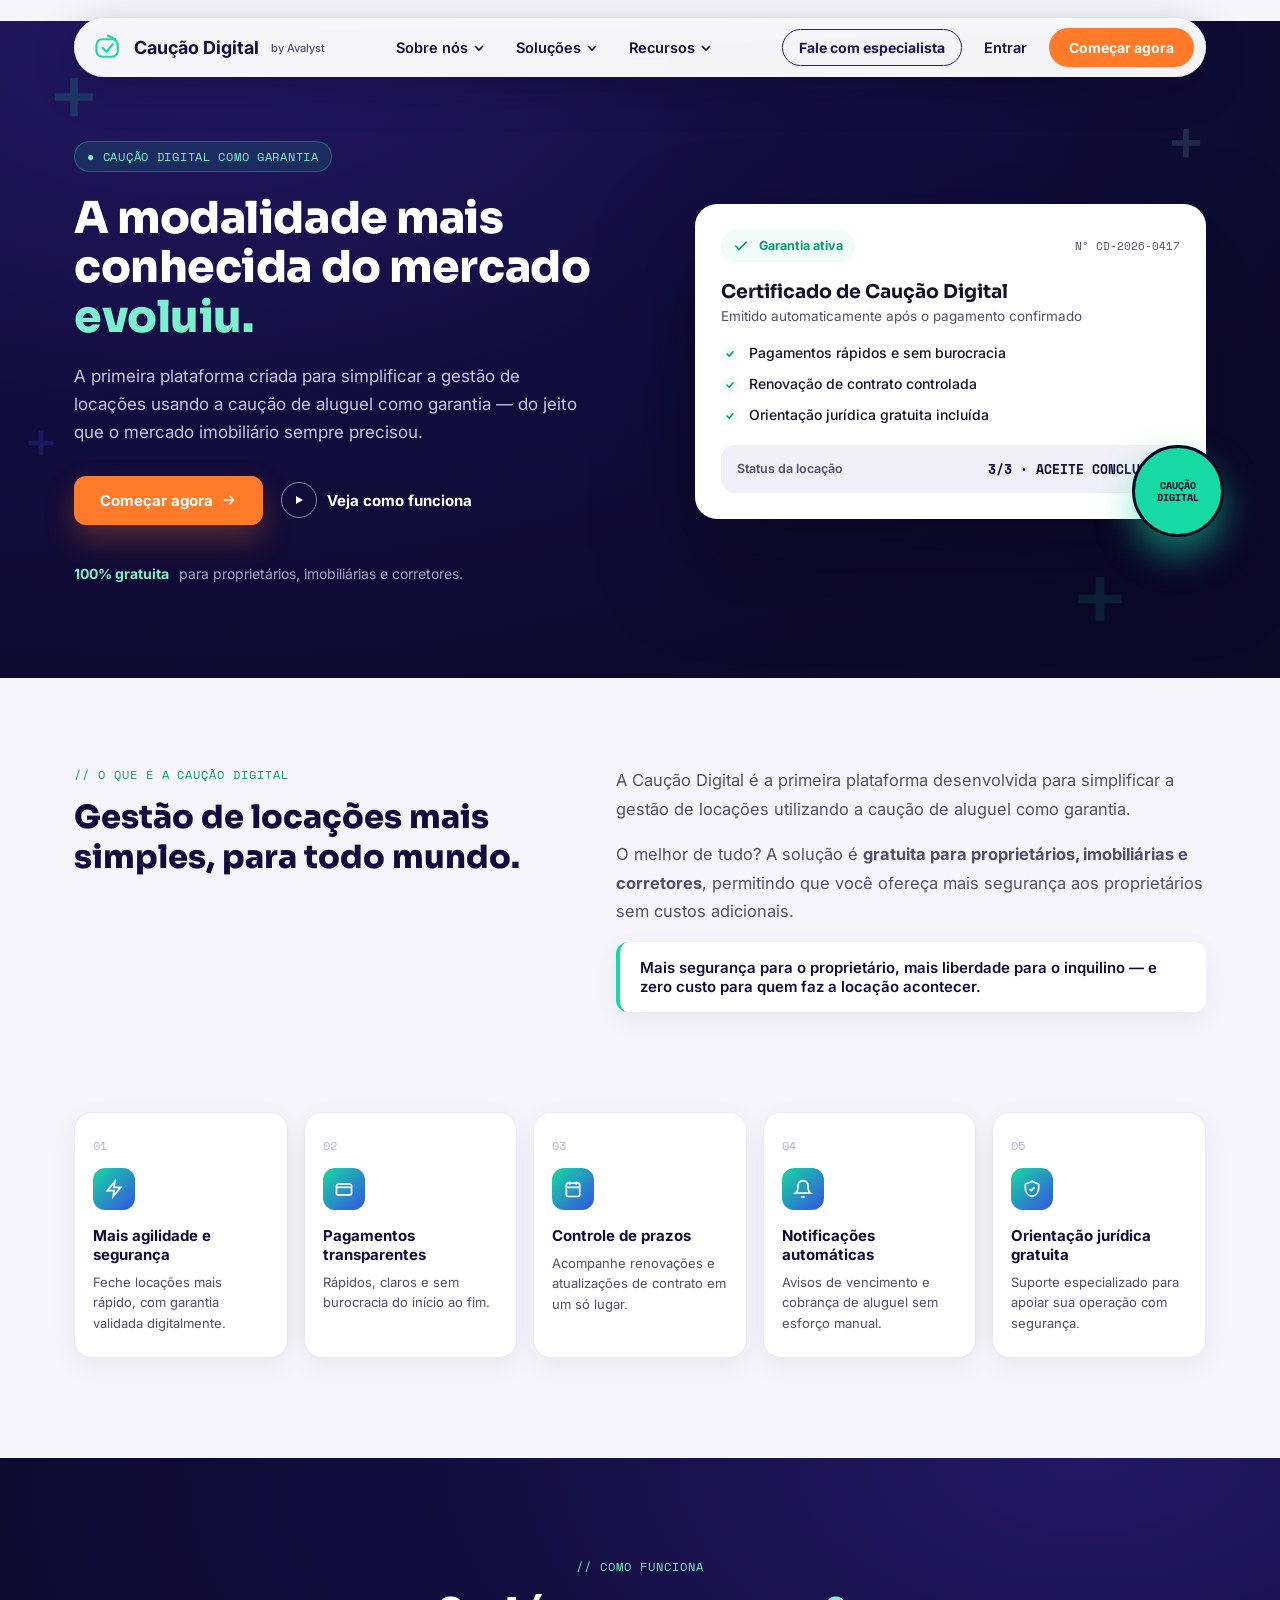
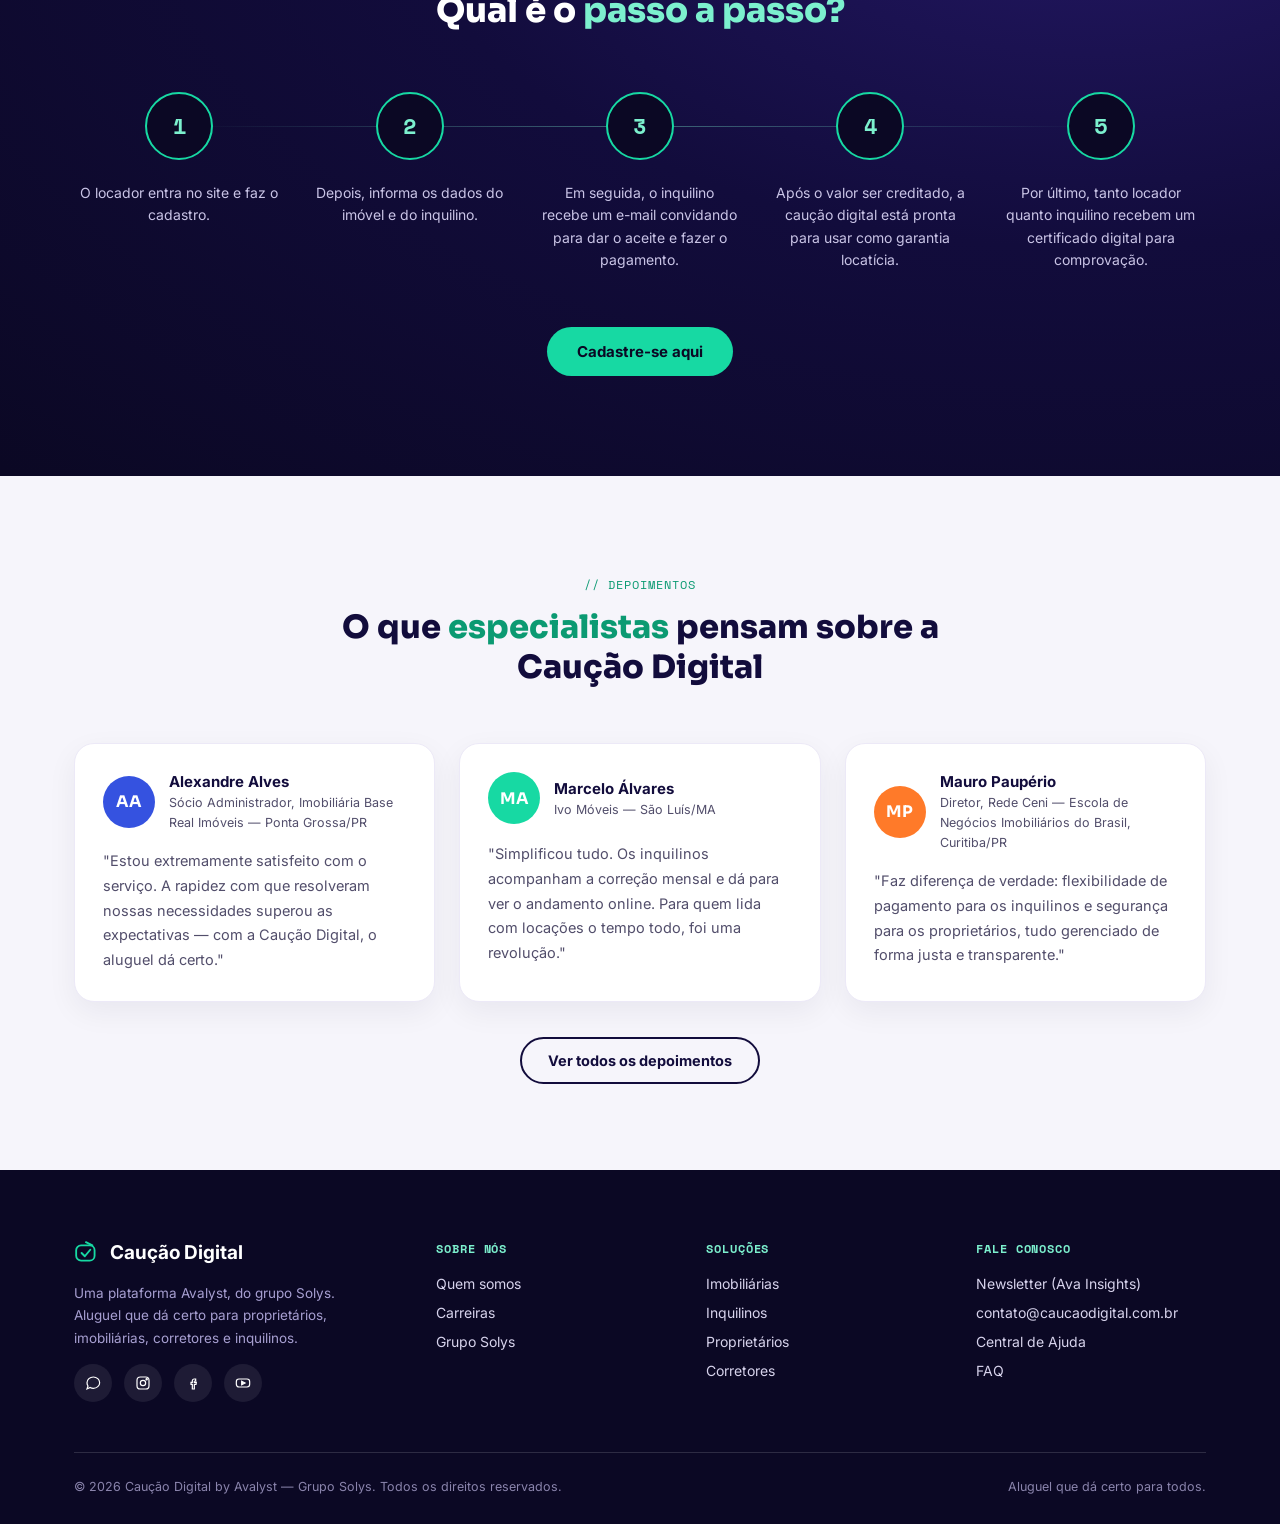
==== commit 1faccf21: "Update resources navigation menu Co-authored-by: Bruna <Brunaalvares@users.noreply.github.com>" ====
--- a/index.html
+++ b/index.html
@@ -23,9 +23,9 @@
           <button>Sobre nós <svg viewBox="0 0 10 6" fill="none"><path d="M1 1L5 5L9 1" stroke="currentColor" stroke-width="1.6"/></svg></button>
           <div class="megadrop about">
             <div class="head">Sobre nós</div>
-            <a class="row" href="#">Quem somos</a>
-            <a class="row" href="#">Carreiras</a>
-            <a class="row" href="#">Grupo Solys</a>
+            <a class="row" href="/#ajuda">Quem somos</a>
+            <a class="row" href="/#conteudos">Carreiras</a>
+            <a class="row" href="/#ajuda">Grupo Solys</a>
           </div>
         </div>
         <div class="nav-item" data-drop="solutions">
@@ -33,20 +33,22 @@
           <div class="megadrop solutions">
             <div class="head">Soluções</div>
             <span class="eyebrow-mini">CASOS DE USO</span>
-            <a class="row" href="/#imobiliarias">Imobiliárias</a>
+            <a class="row" href="/imobiliarias/">Imobiliárias</a>
             <a class="row" href="/inquilinos/">Inquilinos</a>
-            <a class="row" href="/#proprietarios">Proprietários</a>
-            <a class="row" href="/#corretores">Corretores</a>
+            <a class="row" href="/proprietarios/">Proprietários</a>
+            <a class="row" href="/corretores/">Corretores</a>
           </div>
         </div>
         <div class="nav-item" data-drop="resources">
-          <button>Matérias <svg viewBox="0 0 10 6" fill="none"><path d="M1 1L5 5L9 1" stroke="currentColor" stroke-width="1.6"/></svg></button>
+          <button>Recursos <svg viewBox="0 0 10 6" fill="none"><path d="M1 1L5 5L9 1" stroke="currentColor" stroke-width="1.6"/></svg></button>
           <div class="megadrop resources">
-            <div class="head">Matérias</div>
+            <div class="head">Recursos</div>
             <a class="row" href="/#ajuda">Central de Ajuda</a>
-            <a class="row" href="/#materiais">Materiais ricos</a>
-            <a class="row" href="/#cases">Cases de sucesso</a>
             <a class="row" href="/#conteudos">Blog</a>
+            <a class="row" href="/#materiais">Materiais Ricos</a>
+            <a class="row" href="/#cases">Cases de Sucesso</a>
+            <a class="row" href="/#faq">FAQ</a>
+            <a class="row" href="/#newsletter">Newsletter (Ava Insights)</a>
           </div>
         </div>
       </div>
@@ -54,7 +56,7 @@
       <div class="nav-right">
         <a href="mailto:contato@caucaodigital.com.br" class="nav-cta-outline">Fale com especialista</a>
         <a href="/" class="nav-plain">Entrar</a>
-        <a href="/inquilinos/" class="nav-cta">Começar agora</a>
+        <a href="/proprietarios/" class="nav-cta">Começar agora</a>
         <button class="burger" aria-label="menu">
           <svg viewBox="0 0 24 24" fill="none"><path d="M3 6H21M3 12H21M3 18H21" stroke="#14112B" stroke-width="2" stroke-linecap="round"/></svg>
         </button>
@@ -194,7 +196,7 @@
       </div>
     </div>
     <div class="steps-cta">
-      <a class="btn-teal" href="/inquilinos/">Cadastre-se aqui</a>
+      <a class="btn-teal" href="/proprietarios/">Cadastre-se aqui</a>
     </div>
   </div>
 </section>
@@ -263,22 +265,23 @@
       </div>
       <div class="foot-col">
         <h5>Sobre nós</h5>
-        <a href="#">Quem somos</a>
-        <a href="#">Carreiras</a>
-        <a href="#">Grupo Solys</a>
+        <a href="/#ajuda">Quem somos</a>
+        <a href="/#conteudos">Carreiras</a>
+        <a href="/#ajuda">Grupo Solys</a>
       </div>
       <div class="foot-col">
         <h5>Soluções</h5>
-        <a href="/#imobiliarias">Imobiliárias</a>
+        <a href="/imobiliarias/">Imobiliárias</a>
         <a href="/inquilinos/">Inquilinos</a>
-        <a href="/#proprietarios">Proprietários</a>
-        <a href="/#corretores">Corretores</a>
+        <a href="/proprietarios/">Proprietários</a>
+        <a href="/corretores/">Corretores</a>
       </div>
       <div class="foot-col">
         <h5>Fale conosco</h5>
+        <a id="newsletter" href="mailto:contato@caucaodigital.com.br?subject=Newsletter%20Ava%20Insights">Newsletter (Ava Insights)</a>
         <a href="mailto:contato@caucaodigital.com.br">contato@caucaodigital.com.br</a>
         <a href="/#ajuda">Central de Ajuda</a>
-        <a href="/#ajuda">Perguntas Frequentes</a>
+        <a id="faq" href="/#faq">FAQ</a>
       </div>
     </div>
     <div class="foot-bottom">
--- a/assets/css/styles.css
+++ b/assets/css/styles.css
@@ -90,6 +90,7 @@
     color:var(--navy-900); background:#F5F4FB; margin-bottom:6px;
   }
   .megadrop a.row:hover{background:#EAE7FA;}
+  .megadrop a.row[aria-current="page"]{background:#EAE7FA; color:#3552E0;}
   .eyebrow-mini{font-size:10.5px; font-weight:700; letter-spacing:.08em; color:var(--ink-600); padding:0 12px 6px;}
 
   /* ===== HERO ===== */
@@ -254,6 +255,11 @@
   .tenant-success strong{display:block; color:#0B9A72; margin-bottom:8px;}
   .tenant-share{display:flex; gap:10px; margin-top:14px;}
   .tenant-share input{flex:1; min-width:0; border:1px solid #DCD8EE; border-radius:12px; padding:12px; color:var(--ink-600);}
+  .solution-form{display:block; margin-top:0;}
+  .solution-form .tenant-panel{background:#F8F7FC;}
+  .solution-note{
+    margin-top:14px; font-size:12.5px; color:var(--ink-600); line-height:1.55;
+  }
   .btn-purple{
     background:#6547D4; color:#fff; font-weight:700; font-size:14.5px; padding:13px 22px;
     border-radius:999px; border:none; cursor:pointer; display:inline-flex; align-items:center; gap:8px;
@@ -272,6 +278,37 @@
   }
   .tenant-blog-card span{font-family:'Space Mono',monospace; font-size:11px; color:#0B9A72; text-transform:uppercase;}
   .tenant-blog-card strong{display:block; color:var(--navy-900); margin-top:8px; line-height:1.45;}
+
+  .solution-dashboard{
+    margin-top:42px; background:var(--navy-950); color:#fff; border-radius:28px; padding:28px;
+    box-shadow:0 30px 70px rgba(11,8,36,0.18); overflow:hidden; position:relative;
+  }
+  .solution-dashboard::before{
+    content:''; position:absolute; width:220px; height:220px; border-radius:50%; right:-80px; top:-80px;
+    background:rgba(23,217,163,0.16);
+  }
+  .dash-head{display:flex; justify-content:space-between; gap:18px; align-items:flex-start; position:relative; z-index:1; margin-bottom:24px;}
+  .dash-head h3{font-size:22px; margin:0 0 8px;}
+  .dash-head p{margin:0; color:#BEB8E2; font-size:14px; line-height:1.6;}
+  .dash-badge{background:rgba(23,217,163,0.14); color:var(--teal-300); border:1px solid rgba(124,240,206,0.3); border-radius:999px; padding:8px 12px; font-size:12px; font-weight:700; white-space:nowrap;}
+  .dash-stats{display:grid; grid-template-columns:repeat(3,1fr); gap:14px; position:relative; z-index:1; margin-bottom:18px;}
+  .dash-stat{background:rgba(255,255,255,0.08); border:1px solid rgba(255,255,255,0.1); border-radius:18px; padding:16px;}
+  .dash-stat span{display:block; color:#BEB8E2; font-size:12px; margin-bottom:8px;}
+  .dash-stat strong{display:block; font-family:'Sora',sans-serif; font-size:24px;}
+  .dash-grid{display:grid; grid-template-columns:1.25fr 0.75fr; gap:16px; position:relative; z-index:1;}
+  .dash-panel{background:#fff; color:var(--ink-900); border-radius:18px; padding:18px;}
+  .dash-panel h4{font-family:'Inter',sans-serif; font-size:14px; margin:0 0 14px; color:var(--navy-900);}
+  .dash-row{display:grid; grid-template-columns:1.2fr 0.8fr 0.8fr; gap:10px; align-items:center; padding:12px 0; border-top:1px solid #ECE9F7; font-size:13px;}
+  .dash-row:first-of-type{border-top:0;}
+  .dash-row b{color:var(--navy-900);}
+  .dash-row span{color:var(--ink-600);}
+  .dash-status{display:inline-flex; justify-content:center; border-radius:999px; padding:6px 10px; background:#EFFCF7; color:#0B9A72; font-weight:700; font-size:11px; font-style:normal;}
+  .dash-generated{display:grid; gap:10px;}
+  .dash-generated li{
+    list-style:none; background:#F7F6FC; border:1px solid #ECE9F7; border-radius:14px; padding:12px; font-size:13px;
+  }
+  .dash-generated strong{display:block; color:var(--navy-900); margin-bottom:4px;}
+  .dash-generated span{color:var(--ink-600);}
 
   /* ===== STEPS ===== */
   .steps{
@@ -348,6 +385,9 @@
     .feat-grid{grid-template-columns:repeat(2,1fr);}
     .tenant-hero{grid-template-columns:1fr;}
     .tenant-blog-grid{grid-template-columns:1fr;}
+    .dash-stats{grid-template-columns:1fr;}
+    .dash-grid{grid-template-columns:1fr;}
+    .dash-head{flex-direction:column;}
     .steps-row{grid-template-columns:1fr 1fr; row-gap:36px;}
     .steps-row::before{display:none;}
     .testi-grid{grid-template-columns:1fr;}
@@ -366,6 +406,7 @@
     .tenant-line{width:34px;}
     .tenant-share{flex-direction:column;}
     .tenant-share input,.tenant-share button{width:100%;}
+    .dash-row{grid-template-columns:1fr;}
   }
   .page-main{margin-top:-56px;}
   .page-main .tenant-page{padding-top:144px;}
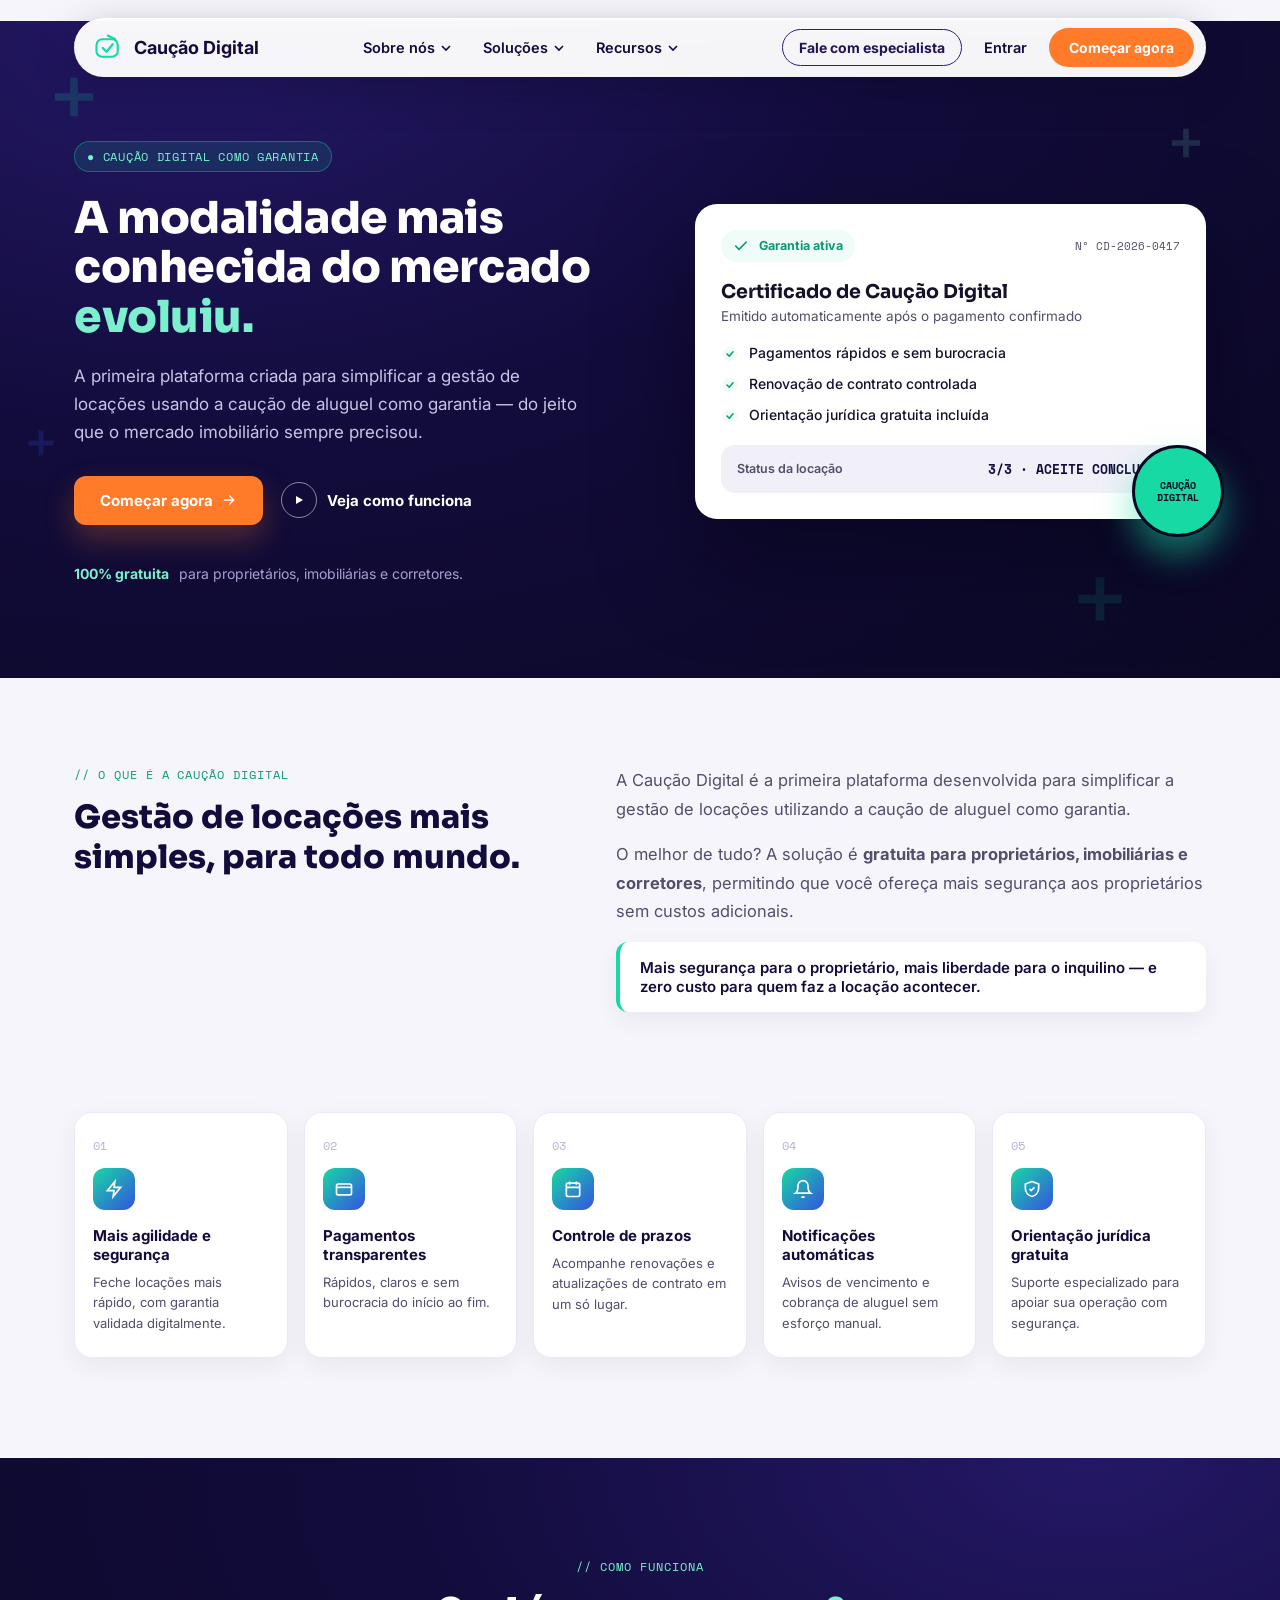
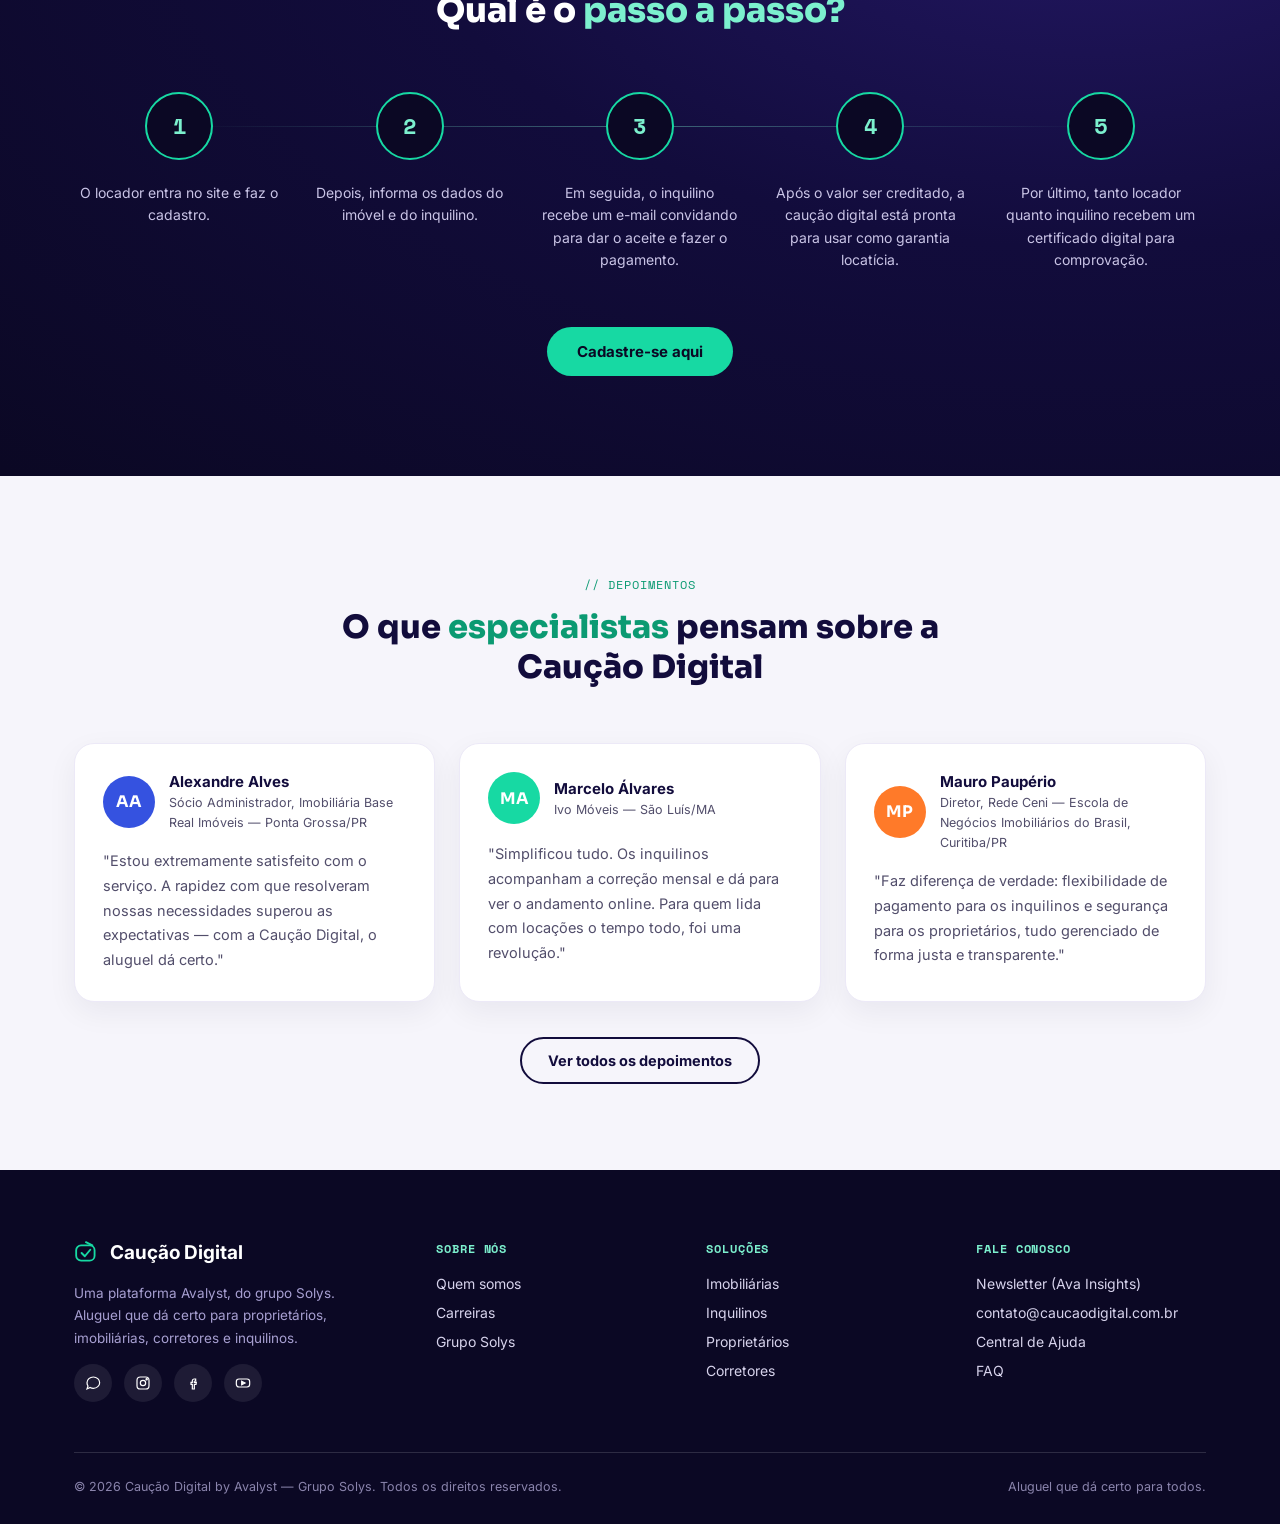
==== commit aac990fb: "Remove Avalyst tag from header logo Co-authored-by: Bruna <Brunaalvares@users.noreply.github.com>" ====
--- a/index.html
+++ b/index.html
@@ -15,7 +15,7 @@
     <nav class="nav">
       <a href="/" class="nav-logo">
         <svg width="30" height="30" viewBox="0 0 48 48" fill="none"><rect x="4" y="10" width="34" height="28" rx="9" stroke="#17D9A3" stroke-width="3.4"/><path d="M22 4 L34 10" stroke="#17D9A3" stroke-width="3.4" stroke-linecap="round"/><path d="M14 24 L20 30 L30 18" stroke="#17D9A3" stroke-width="3.6" stroke-linecap="round" stroke-linejoin="round"/></svg>
-        Caução Digital <span class="tag">by Avalyst</span>
+        Caução Digital
       </a>
 
       <div class="nav-links">
